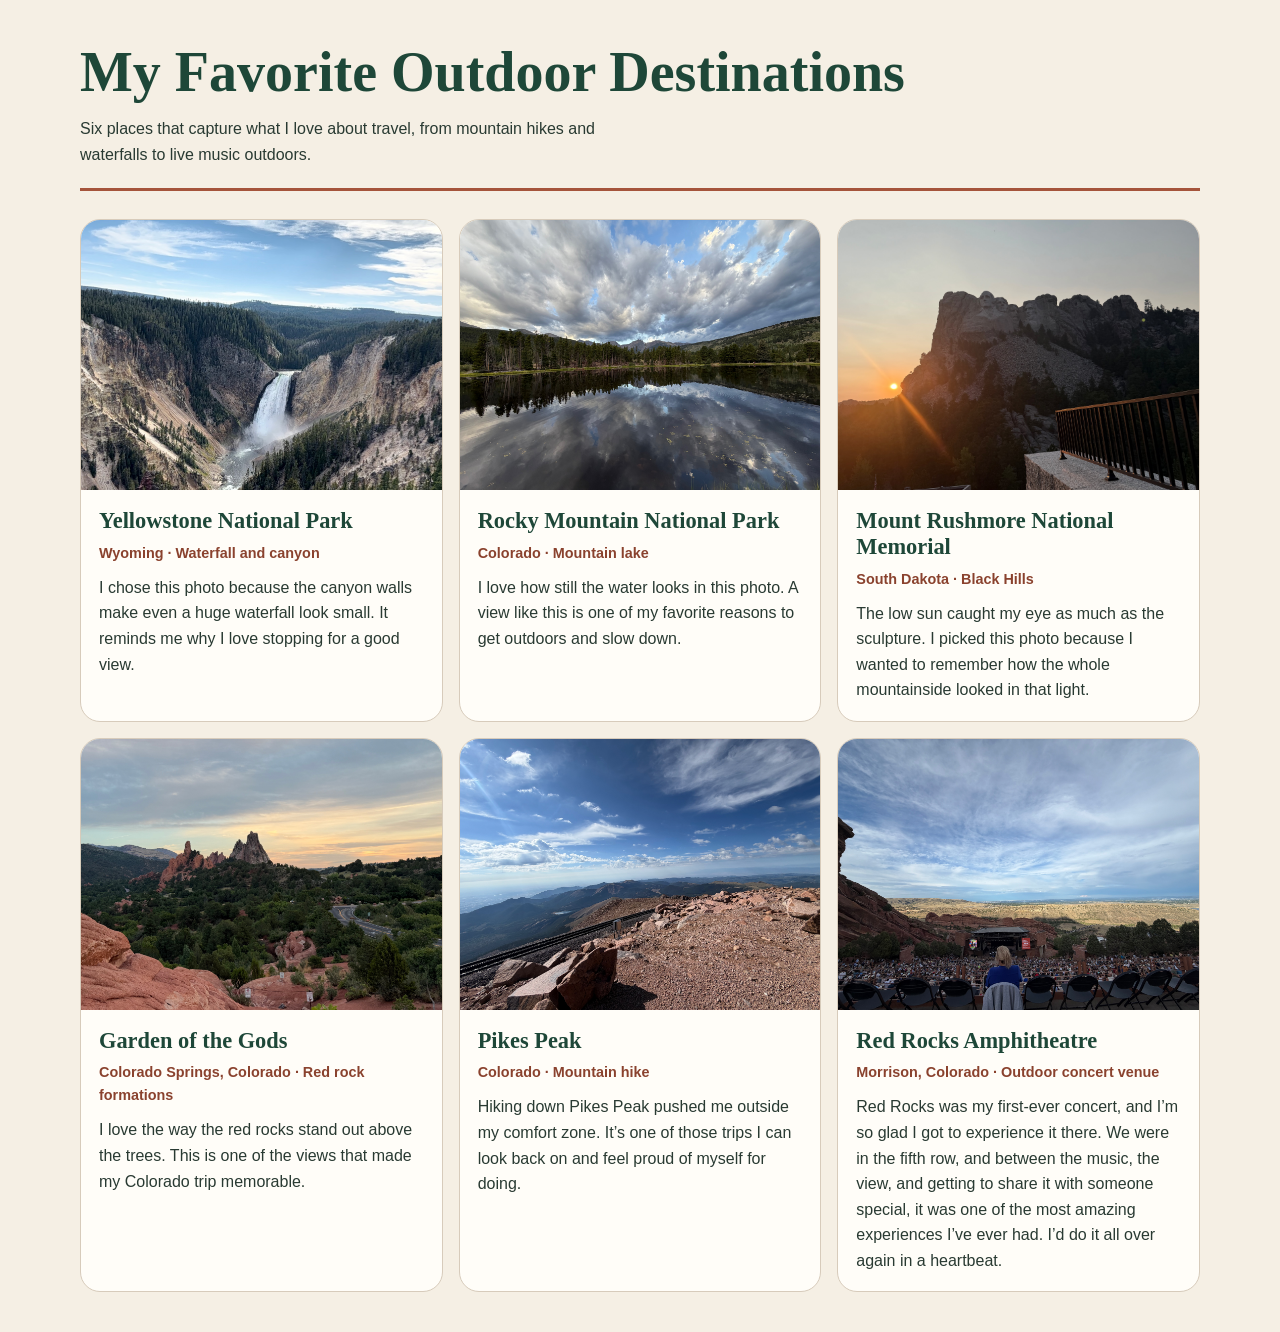
==== week-04-exercise-02/index.html @ 4c44b988 "Add Exercise 07 responsive travel collection" ====
<!DOCTYPE html>
<html lang="en">
<head>
    <meta charset="UTF-8">
    <meta name="viewport" content="width=device-width, initial-scale=1.0">
    <title>My Favorite Outdoor Destinations | Eva Hill</title>
    <link rel="stylesheet" href="./style.css">
</head>
<body>
    <main class="collection-page">
        <header class="collection-intro">
            <h1>My Favorite Outdoor Destinations</h1>
            <p>Six places that capture what I love about travel, from mountain hikes and waterfalls to live music outdoors.</p>
        </header>

        <section class="collection-grid" aria-label="Favorite outdoor destinations">
            <article class="collection-card">
                <img src="./yellowstone.jpeg" alt="A waterfall dropping into a forested canyon in Yellowstone">
                <div class="card-content">
                    <h2>Yellowstone National Park</h2>
                    <p class="card-detail">Wyoming · Waterfall and canyon</p>
                    <p>I chose this photo because the canyon walls make even a huge waterfall look small. It reminds me why I love stopping for a good view.</p>
                </div>
            </article>

            <article class="collection-card">
                <img src="./rocky-mountain.jpeg" alt="Clouds and mountains reflected in a lake">
                <div class="card-content">
                    <h2>Rocky Mountain National Park</h2>
                    <p class="card-detail">Colorado · Mountain lake</p>
                    <p>I love how still the water looks in this photo. A view like this is one of my favorite reasons to get outdoors and slow down.</p>
                </div>
            </article>

            <article class="collection-card">
                <img src="./mount-rushmore.jpeg" alt="Mount Rushmore with the sun low beside the granite cliffs">
                <div class="card-content">
                    <h2>Mount Rushmore National Memorial</h2>
                    <p class="card-detail">South Dakota · Black Hills</p>
                    <p>The low sun caught my eye as much as the sculpture. I picked this photo because I wanted to remember how the whole mountainside looked in that light.</p>
                </div>
            </article>

            <article class="collection-card">
                <img src="./garden-of-the-gods.jpeg" alt="Red rock formations rising above trees at Garden of the Gods">
                <div class="card-content">
                    <h2>Garden of the Gods</h2>
                    <p class="card-detail">Colorado Springs, Colorado · Red rock formations</p>
                    <p>I love the way the red rocks stand out above the trees. This is one of the views that made my Colorado trip memorable.</p>
                </div>
            </article>

            <article class="collection-card">
                <img src="./pikes-peak.jpeg" alt="Rocky mountain terrain beneath a blue sky at Pikes Peak">
                <div class="card-content">
                    <h2>Pikes Peak</h2>
                    <p class="card-detail">Colorado · Mountain hike</p>
                    <p>Hiking down Pikes Peak pushed me outside my comfort zone. It’s one of those trips I can look back on and feel proud of myself for doing.</p>
                </div>
            </article>

            <article class="collection-card">
                <img src="./red-rocks.jpeg" alt="View from Red Rocks Amphitheatre under an open sky">
                <div class="card-content">
                    <h2>Red Rocks Amphitheatre</h2>
                    <p class="card-detail">Morrison, Colorado · Outdoor concert venue</p>
                    <p>Red Rocks was my first-ever concert, and I’m so glad I got to experience it there. We were in the fifth row, and between the music, the view, and getting to share it with someone special, it was one of the most amazing experiences I’ve ever had. I’d do it all over again in a heartbeat.</p>
                </div>
            </article>
        </section>
    </main>
</body>
</html>
---- week-04-exercise-02/style.css ----
* {
    box-sizing: border-box;
}

body {
    margin: 0;
    background-color: #f5efe4;
    color: #293a32;
    font-family: Arial, sans-serif;
    line-height: 1.6;
}

.collection-page {
    width: min(calc(100% - 32px), 1120px);
    margin: 0 auto;
    padding: 40px 0;
}

.collection-intro {
    margin-bottom: 28px;
    padding-bottom: 20px;
    border-bottom: 3px solid #a5543b;
}

h1,
h2 {
    color: #1e4738;
    font-family: Georgia, serif;
    line-height: 1.15;
}

h1 {
    margin: 0 0 12px;
    font-size: clamp(2rem, 5vw, 3.5rem);
}

.collection-intro p {
    max-width: 65ch;
    margin: 0;
}

.collection-grid {
    display: flex;
    flex-wrap: wrap;
    gap: 16px;
}

.collection-card {
    flex: 0 1 100%;
    min-width: 0;
    overflow: hidden;
    border: 1px solid #d7cbbb;
    border-radius: 20px;
    background-color: #fffdf8;
}

.collection-card img {
    display: block;
    width: 100%;
    aspect-ratio: 4 / 3;
    object-fit: cover;
}

.card-content {
    padding: 18px;
}

.card-content h2 {
    margin: 0 0 8px;
    font-size: 1.4rem;
}

.card-content p {
    margin: 0;
}

.card-content .card-detail {
    margin-bottom: 10px;
    color: #8a422e;
    font-size: 0.9rem;
    font-weight: bold;
}

@media (width >= 480px) {
    .collection-card {
        flex-basis: calc((100% - 16px) / 2);
    }
}

@media (width >= 1024px) {
    .collection-card {
        flex-basis: calc((100% - 32px) / 3);
    }
}
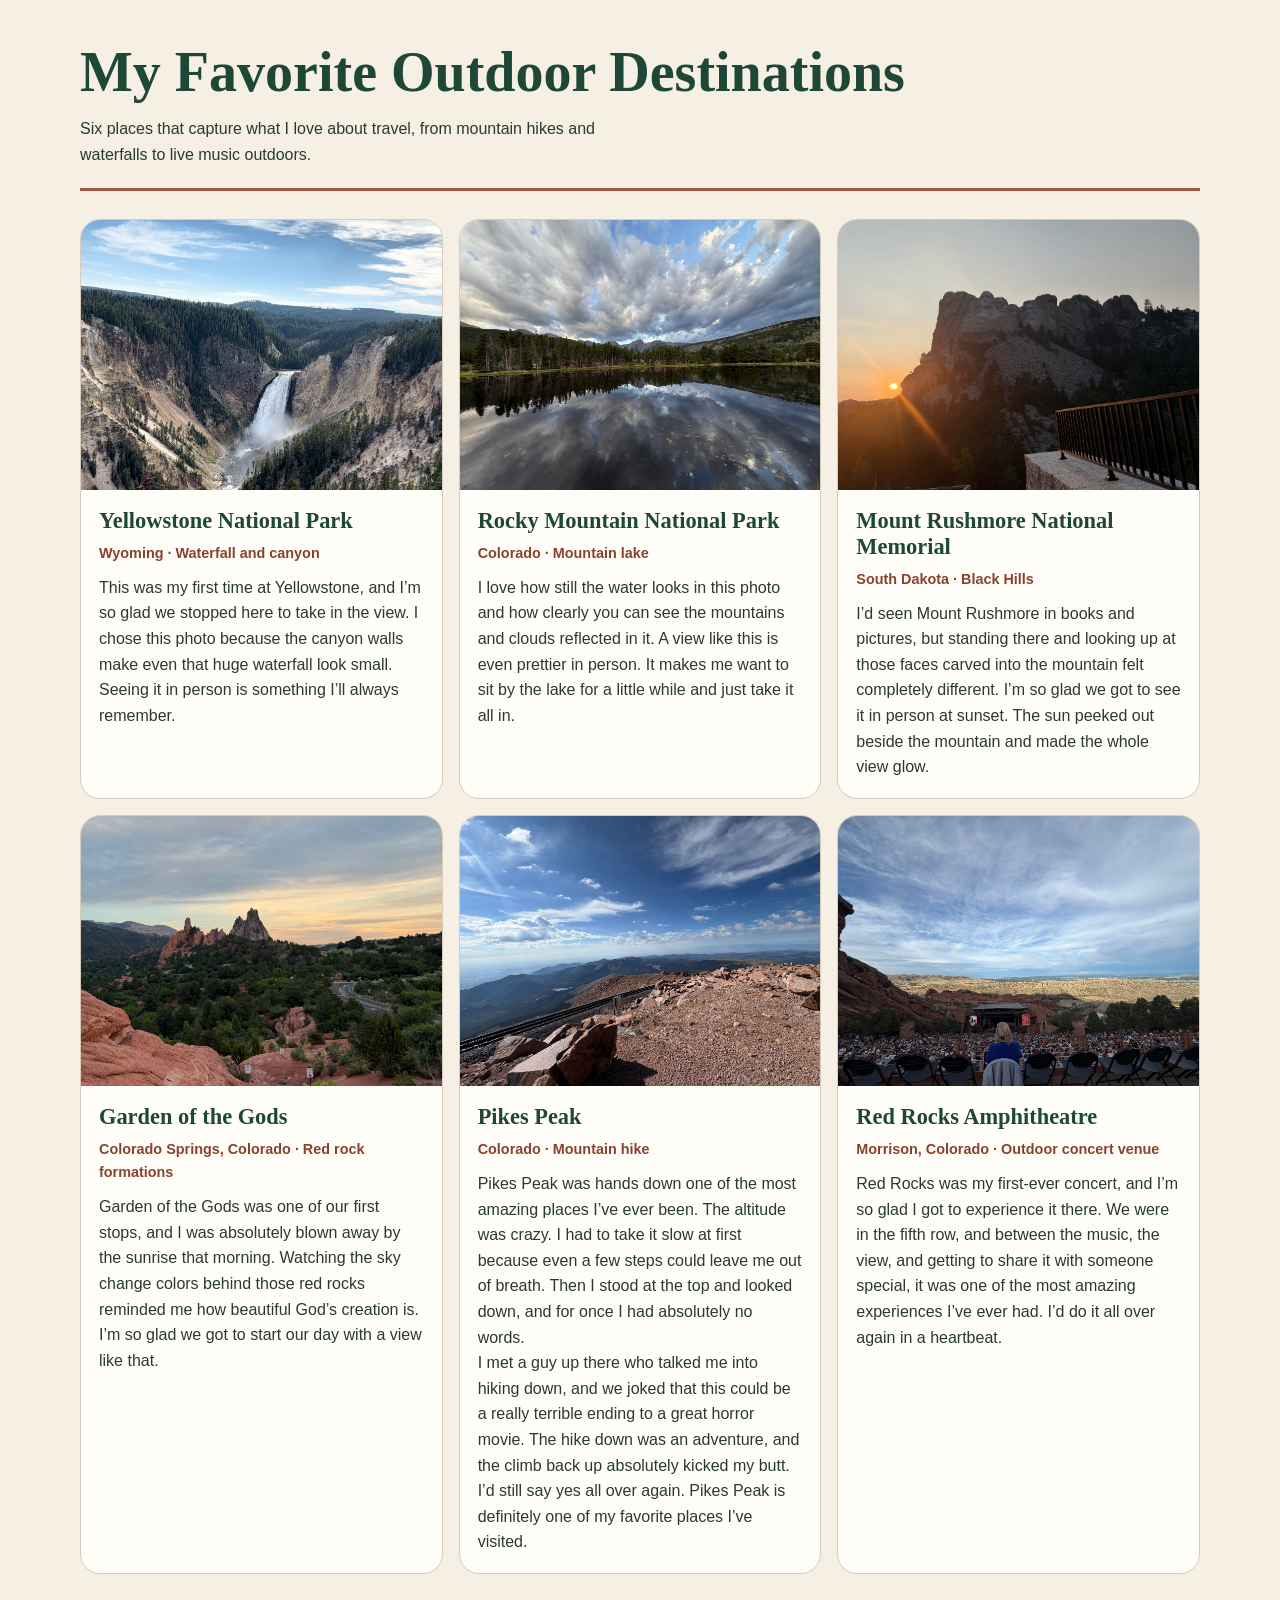
==== commit dcd3767b: "Exercise 07 photo description" ====
--- a/week-04-exercise-02/index.html
+++ b/week-04-exercise-02/index.html
@@ -19,7 +19,7 @@
                 <div class="card-content">
                     <h2>Yellowstone National Park</h2>
                     <p class="card-detail">Wyoming · Waterfall and canyon</p>
-                    <p>I chose this photo because the canyon walls make even a huge waterfall look small. It reminds me why I love stopping for a good view.</p>
+                    <p>This was my first time at Yellowstone, and I’m so glad we stopped here to take in the view. I chose this photo because the canyon walls make even that huge waterfall look small. Seeing it in person is something I’ll always remember.</p>
                 </div>
             </article>
 
@@ -28,7 +28,7 @@
                 <div class="card-content">
                     <h2>Rocky Mountain National Park</h2>
                     <p class="card-detail">Colorado · Mountain lake</p>
-                    <p>I love how still the water looks in this photo. A view like this is one of my favorite reasons to get outdoors and slow down.</p>
+                    <p>I love how still the water looks in this photo and how clearly you can see the mountains and clouds reflected in it. A view like this is even prettier in person. It makes me want to sit by the lake for a little while and just take it all in.</p>
                 </div>
             </article>
 
@@ -37,7 +37,7 @@
                 <div class="card-content">
                     <h2>Mount Rushmore National Memorial</h2>
                     <p class="card-detail">South Dakota · Black Hills</p>
-                    <p>The low sun caught my eye as much as the sculpture. I picked this photo because I wanted to remember how the whole mountainside looked in that light.</p>
+                    <p>I’d seen Mount Rushmore in books and pictures, but standing there and looking up at those faces carved into the mountain felt completely different. I’m so glad we got to see it in person at sunset. The sun peeked out beside the mountain and made the whole view glow.</p>
                 </div>
             </article>
 
@@ -46,7 +46,7 @@
                 <div class="card-content">
                     <h2>Garden of the Gods</h2>
                     <p class="card-detail">Colorado Springs, Colorado · Red rock formations</p>
-                    <p>I love the way the red rocks stand out above the trees. This is one of the views that made my Colorado trip memorable.</p>
+                    <p>Garden of the Gods was one of our first stops, and I was absolutely blown away by the sunrise that morning. Watching the sky change colors behind those red rocks reminded me how beautiful God’s creation is. I’m so glad we got to start our day with a view like that.</p>
                 </div>
             </article>
 
@@ -55,7 +55,9 @@
                 <div class="card-content">
                     <h2>Pikes Peak</h2>
                     <p class="card-detail">Colorado · Mountain hike</p>
-                    <p>Hiking down Pikes Peak pushed me outside my comfort zone. It’s one of those trips I can look back on and feel proud of myself for doing.</p>
+                    <p>Pikes Peak was hands down one of the most amazing places I’ve ever been. The altitude was crazy. I had to take it slow at first because even a few steps could leave me out of breath. Then I stood at the top and looked down, and for once I had absolutely no words.</p>
+
+                    <p>I met a guy up there who talked me into hiking down, and we joked that this could be a really terrible ending to a great horror movie. The hike down was an adventure, and the climb back up absolutely kicked my butt. I’d still say yes all over again. Pikes Peak is definitely one of my favorite places I’ve visited.</p>
                 </div>
             </article>
 
